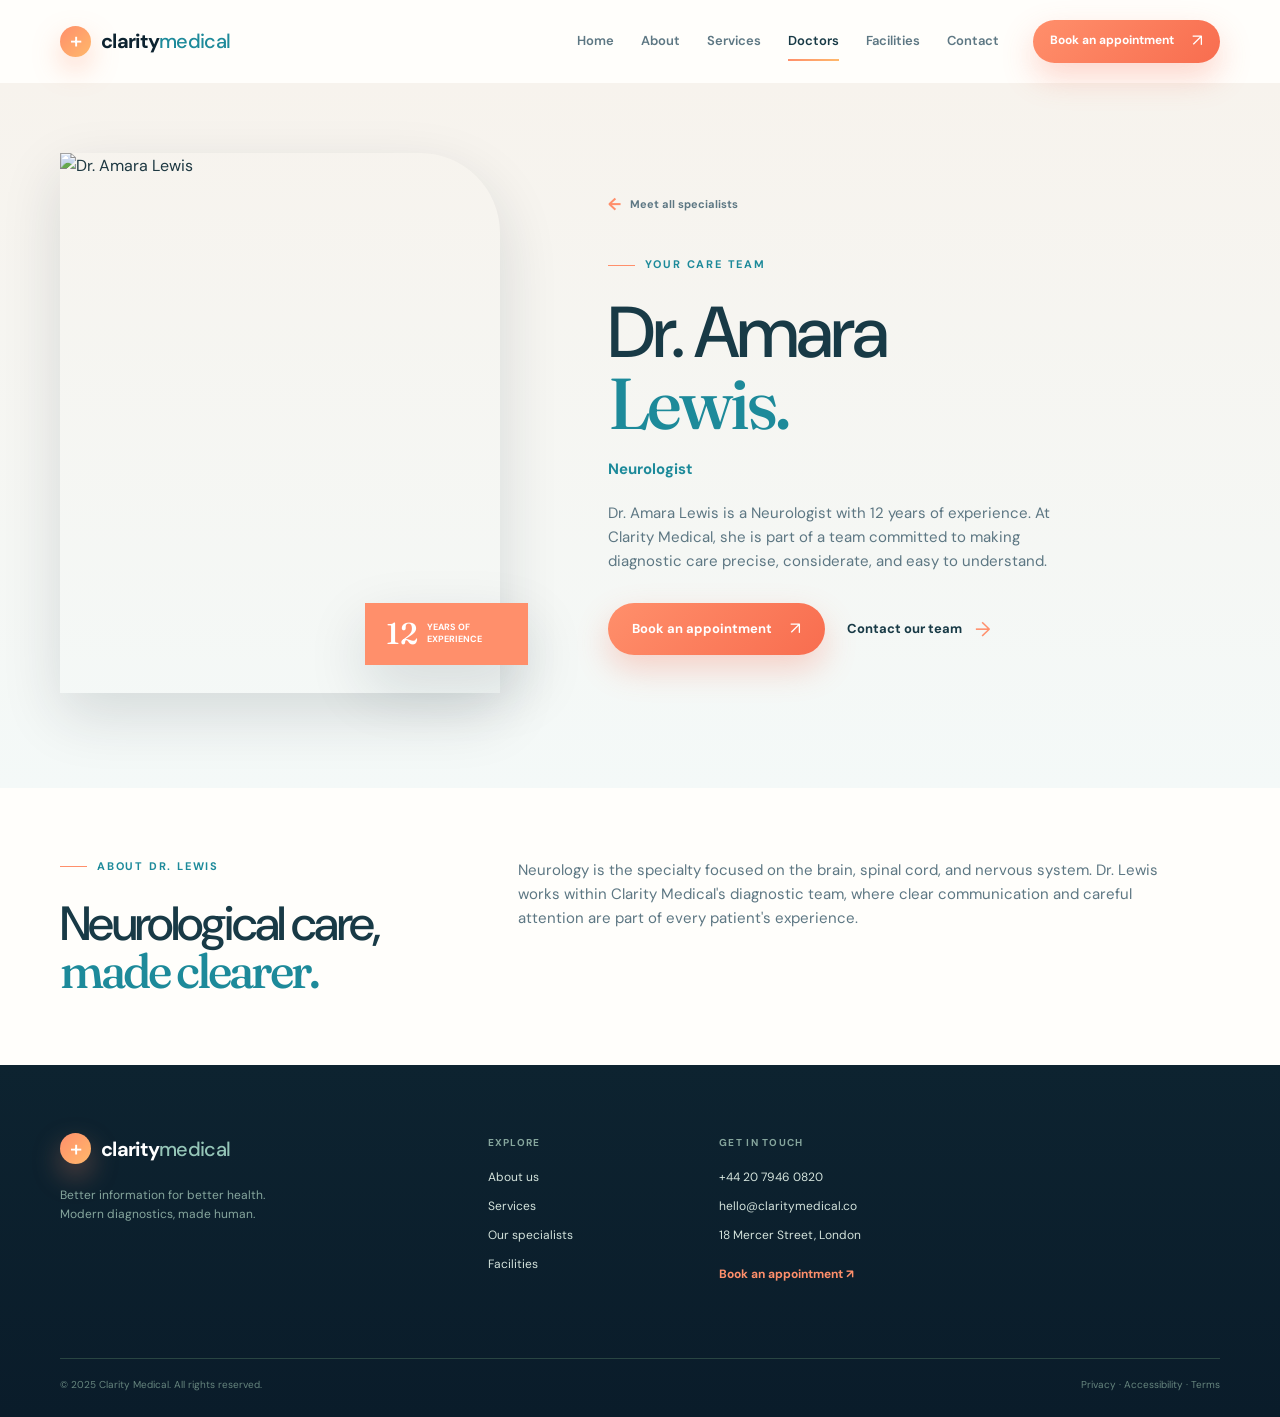
==== medical-website/doctor-amara-lewis.html @ 12d090be "doctors page" ====
<!DOCTYPE html>
<html lang="en">
<head>
  <meta charset="UTF-8" />
  <meta name="viewport" content="width=device-width, initial-scale=1.0" />
  <meta name="description" content="Meet Dr. Amara Lewis, Neurologist at Clarity Medical." />
  <title>Dr. Amara Lewis | Clarity Medical</title>
  <link rel="preconnect" href="https://fonts.googleapis.com" />
  <link rel="preconnect" href="https://fonts.gstatic.com" crossorigin />
  <link href="https://fonts.googleapis.com/css2?family=DM+Sans:wght@400;500;600;700&family=Fraunces:opsz,wght@9..144,500;9..144,600&display=swap" rel="stylesheet" />
  <link rel="stylesheet" href="style.css" />
</head>
<body class="doctor-profile-page">
  <header class="site-header" id="top">
    <div class="container nav-wrap">
      <a class="brand" href="index.html#home" aria-label="Clarity Medical home"><span class="brand-mark" aria-hidden="true">+</span><span>clarity<span>medical</span></span></a>
      <nav class="main-nav" id="main-nav" aria-label="Main navigation">
        <a class="nav-link" href="index.html#home">Home</a><a class="nav-link" href="index.html#about">About</a><a class="nav-link" href="index.html#services">Services</a><a class="nav-link active" href="index.html#doctors">Doctors</a><a class="nav-link" href="index.html#technology">Facilities</a><a class="nav-link" href="index.html#contact">Contact</a>
      </nav>
      <a class="button button-small nav-cta" href="index.html#appointment">Book an appointment <span aria-hidden="true">↗</span></a>
      <button class="menu-toggle" aria-label="Open navigation" aria-expanded="false" aria-controls="main-nav"><span></span><span></span></button>
    </div>
  </header>
  <main>
    <section class="doctor-profile-hero">
      <div class="container doctor-profile-grid">
        <div class="doctor-profile-photo"><img src="https://images.unsplash.com/photo-1594824476967-48c8b964273f?auto=format&fit=crop&w=900&q=85" alt="Dr. Amara Lewis" /><div class="doctor-profile-experience"><strong>12</strong><span>years of experience</span></div></div>
        <div class="doctor-profile-copy">
          <a class="back-link" href="index.html#doctors"><span aria-hidden="true">←</span> Meet all specialists</a>
          <p class="eyebrow"><span></span> Your care team</p>
          <h1>Dr. Amara<br /><em>Lewis.</em></h1>
          <p class="doctor-profile-role">Neurologist</p>
          <p>Dr. Amara Lewis is a Neurologist with 12 years of experience. At Clarity Medical, she is part of a team committed to making diagnostic care precise, considerate, and easy to understand.</p>
          <div class="doctor-profile-actions"><a class="button" href="index.html#appointment">Book an appointment <span>↗</span></a><a class="text-link" href="index.html#contact">Contact our team <span>→</span></a></div>
        </div>
      </div>
    </section>
    <section class="doctor-profile-intro">
      <div class="container doctor-profile-intro-inner"><div><p class="eyebrow"><span></span> About Dr. Lewis</p><h2>Neurological care,<br /><em>made clearer.</em></h2></div><p>Neurology is the specialty focused on the brain, spinal cord, and nervous system. Dr. Lewis works within Clarity Medical's diagnostic team, where clear communication and careful attention are part of every patient's experience.</p></div>
    </section>
  </main>
  <footer class="site-footer"><div class="container footer-grid"><div><a class="brand brand-footer" href="index.html#home"><span class="brand-mark">+</span><span>clarity<span>medical</span></span></a><p>Better information for better health.<br />Modern diagnostics, made human.</p></div><div><h4>Explore</h4><a href="index.html#about">About us</a><a href="index.html#services">Services</a><a href="index.html#doctors">Our specialists</a><a href="index.html#technology">Facilities</a></div><div><h4>Get in touch</h4><a href="tel:+442079460820">+44 20 7946 0820</a><a href="mailto:hello@claritymedical.co">hello@claritymedical.co</a><span>18 Mercer Street, London</span><a class="footer-cta" href="index.html#appointment">Book an appointment <span>↗</span></a></div></div><div class="container footer-bottom"><span>© 2025 Clarity Medical. All rights reserved.</span><span>Privacy · Accessibility · Terms</span></div></footer>
  <script src="service-details.js"></script>
</body>
</html>
---- medical-website/style.css ----
:root {
  --ink: #183a46;
  --ink-deep: #0d2330;
  --teal: #1d8a9a;
  --teal-dark: #0d697b;
  --teal-soft: #dff7f8;
  --mint: #dff7ef;
  --mint-pale: #f2fbf8;
  --coral: #ff8f6b;
  --coral-deep: #f86d4f;
  --sun: #ffb86b;
  --sand: #f7f3ed;
  --paper: #fffefb;
  --line: #d7e7e8;
  --muted: #5d7783;
  --white: #fff;
  --shadow: 0 22px 60px rgba(13, 35, 48, .14);
  --radius: 4px;
  --serif: "Fraunces", Georgia, serif;
  --sans: "DM Sans", Arial, sans-serif;
}

* { box-sizing: border-box; }
html { scroll-behavior: smooth; }
body { margin: 0; background: var(--paper); color: var(--ink); font-family: var(--sans); font-size: 16px; line-height: 1.6; }
img { display: block; max-width: 100%; }
a { color: inherit; text-decoration: none; }
button, input, select, textarea { color: inherit; font: inherit; }
button, a { -webkit-tap-highlight-color: transparent; }
.container { width: min(1160px, calc(100% - 48px)); margin: 0 auto; }
.section { padding: 128px 0; }

.site-header { position: sticky; top: 0; z-index: 20; background: rgba(255, 254, 251, .9); border-bottom: 1px solid transparent; backdrop-filter: blur(14px); transition: .3s ease; }
.site-header.scrolled { border-color: var(--line); box-shadow: 0 8px 30px rgba(13, 35, 48, .06); }
.nav-wrap { display: flex; align-items: center; height: 82px; gap: 34px; }
.brand { display: inline-flex; align-items: center; gap: 10px; color: var(--ink-deep); font-size: 20px; font-weight: 700; letter-spacing: -.7px; white-space: nowrap; }
.brand > span:last-child > span { color: var(--teal); font-weight: 500; }
.brand-mark { display: grid; width: 31px; height: 31px; place-items: center; border-radius: 50%; background: linear-gradient(135deg, var(--coral), var(--sun)); color: var(--white); font-size: 22px; line-height: 1; font-weight: 500; box-shadow: 0 12px 28px rgba(255, 143, 107, .35); }
.main-nav { display: flex; align-items: center; gap: 27px; margin-left: auto; }
.nav-link { position: relative; color: var(--muted); font-size: 13px; font-weight: 600; transition: color .2s ease; }
.nav-link::after { position: absolute; bottom: -10px; left: 0; width: 0; height: 2px; background: linear-gradient(90deg, var(--coral), var(--sun)); content: ""; transition: width .2s ease; }
.nav-link:hover, .nav-link.active { color: var(--ink); }
.nav-link.active::after { width: 100%; }
.button { display: inline-flex; align-items: center; justify-content: center; gap: 18px; min-height: 52px; padding: 0 24px; border: 0; border-radius: 999px; background: linear-gradient(135deg, var(--coral), var(--coral-deep)); color: var(--white); font-size: 13px; font-weight: 700; cursor: pointer; box-shadow: 0 14px 32px rgba(248, 109, 79, .28); transition: transform .2s ease, filter .2s ease, box-shadow .2s ease; }
.button:hover { filter: brightness(1.04); box-shadow: 0 18px 36px rgba(248, 109, 79, .35); transform: translateY(-2px); }
.button span { font-size: 17px; font-weight: 400; }
.button-small { min-height: 43px; padding: 0 17px; font-size: 12px; }
.menu-toggle { display: none; width: 38px; height: 38px; padding: 8px; border: 0; background: transparent; cursor: pointer; }
.menu-toggle span { display: block; width: 22px; height: 1.5px; margin: 5px 0; background: var(--ink); transition: .25s ease; }

.eyebrow { display: flex; align-items: center; gap: 10px; margin: 0 0 24px; color: var(--teal); font-size: 11px; font-weight: 700; letter-spacing: 1.8px; text-transform: uppercase; }
.eyebrow span { display: block; width: 27px; height: 1px; background: var(--coral); }
.eyebrow.light { color: #a8cdc1; }
h1, h2, h3, p { margin-top: 0; }
h1, h2 { font-weight: 500; letter-spacing: -2.7px; line-height: .98; }
h1 { margin-bottom: 25px; font-size: clamp(52px, 7vw, 84px); }
h2 { margin-bottom: 25px; font-size: clamp(42px, 5vw, 62px); }
h1 em, h2 em { color: var(--teal); font-family: var(--serif); font-style: normal; font-weight: 500; letter-spacing: -3px; }
.hero { overflow: hidden; padding: 76px 0 31px; background: linear-gradient(180deg, var(--sand) 0%, #f4f9f8 100%); }
.hero-grid { display: grid; grid-template-columns: .87fr 1.13fr; align-items: center; gap: 65px; min-height: 580px; }
.hero-text { max-width: 480px; margin-bottom: 33px; color: var(--muted); font-size: 17px; }
.hero-actions { display: flex; align-items: center; gap: 29px; }
.text-link { display: inline-flex; align-items: center; gap: 13px; color: var(--ink); font-size: 13px; font-weight: 700; }
.text-link span { color: var(--coral); font-size: 20px; font-weight: 400; transition: transform .2s ease; }
.text-link:hover span { transform: translateX(4px); }
.trust-row { display: flex; gap: 32px; margin-top: 62px; }
.trust-row div { display: flex; flex-direction: column; gap: 2px; border-left: 1px solid var(--line); padding-left: 13px; }
.trust-row strong { font-size: 18px; line-height: 1.1; }
.trust-row span { color: var(--muted); font-size: 11px; }
.hero-visual { position: relative; min-height: 530px; }
.hero-image { position: absolute; top: 0; right: 0; width: 88%; height: 500px; overflow: hidden; border-radius: 0 0 0 95px; box-shadow: var(--shadow); }
.hero-image::after { position: absolute; inset: 0; background: linear-gradient(135deg, rgba(20, 85, 78, .06), rgba(20, 85, 78, 0)); content: ""; }
.hero-image img { width: 100%; height: 100%; object-fit: cover; object-position: center; }
.hero-outline { position: absolute; bottom: 0; left: 0; width: 55%; height: 55%; border: 1px solid var(--coral); border-radius: 0 75px 0 0; opacity: .65; }
.floating-card { position: absolute; z-index: 2; display: flex; align-items: center; gap: 11px; min-width: 218px; padding: 14px 16px; border: 1px solid rgba(255,255,255,.6); border-radius: 3px; background: rgba(255,255,255,.92); box-shadow: 0 16px 32px rgba(20, 61, 58, .12); backdrop-filter: blur(12px); }
.floating-card strong, .floating-card small { display: block; }
.floating-card strong { font-size: 12px; }
.floating-card small { color: var(--muted); font-size: 10px; }
.care-card { right: -5px; bottom: 72px; }
.pulse-card { top: 48px; left: -30px; }
.status-dot { display: block; flex: 0 0 auto; width: 8px; height: 8px; border-radius: 50%; background: #58ac79; box-shadow: 0 0 0 4px #e6f4e9; }
.pulse-icon { display: grid; width: 28px; height: 28px; place-items: center; border-radius: 50%; background: var(--mint); color: var(--teal); font-size: 20px; }
.hero-bottom { display: flex; align-items: center; justify-content: space-between; padding-top: 31px; border-top: 1px solid var(--line); color: var(--muted); font-size: 11px; }
.trust-logos { display: flex; align-items: center; gap: 30px; color: #9aaca6; font-size: 15px; letter-spacing: -.5px; }
.trust-logos b { font-weight: 600; }

.about-section { background: var(--paper); }
.about-grid { display: grid; grid-template-columns: 1fr 1fr; align-items: center; gap: 105px; }
.about-media { position: relative; width: 100%; max-width: 500px; }
.about-media img { width: 100%; height: 520px; object-fit: cover; border-radius: 0 75px 0 0; filter: saturate(.8); }
.experience-stamp { position: absolute; right: -35px; bottom: 30px; display: flex; align-items: center; gap: 12px; width: 142px; height: 142px; padding: 19px; border-radius: 50%; background: var(--coral); color: var(--white); transform: rotate(-10deg); }
.experience-stamp strong { font-size: 48px; font-weight: 500; letter-spacing: -4px; line-height: .8; }
.experience-stamp span { font-size: 10px; font-weight: 700; line-height: 1.15; text-transform: uppercase; }
.about-copy > p:not(.eyebrow) { max-width: 485px; color: var(--muted); font-size: 15px; }
.about-copy .text-link { margin-top: 15px; }
.stats-grid { display: grid; grid-template-columns: repeat(4, 1fr); gap: 20px; margin-top: 115px; padding-top: 31px; border-top: 1px solid var(--line); }
.stat { display: flex; flex-direction: column; gap: 4px; border-left: 1px solid var(--line); padding-left: 20px; }
.stat strong { color: var(--teal); font-family: var(--serif); font-size: 43px; font-weight: 500; letter-spacing: -2px; line-height: 1; }
.stat span { color: var(--muted); font-size: 12px; }
.about-marquee { overflow: hidden; margin-top: 88px; border-block: 1px solid var(--line); background: var(--mint-pale); }
.about-marquee-track { display: flex; width: max-content; animation: about-marquee-scroll 32s linear infinite; }
.about-marquee:hover .about-marquee-track { animation-play-state: paused; }
.about-marquee-group { display: flex; flex: 0 0 auto; align-items: center; gap: clamp(24px, 4vw, 58px); padding: 19px clamp(24px, 4vw, 58px); color: var(--ink); font-size: 12px; font-weight: 700; letter-spacing: 1.3px; text-transform: uppercase; white-space: nowrap; }
.about-marquee-star { color: var(--coral); font-size: 17px; }
@keyframes about-marquee-scroll { to { transform: translateX(-50%); } }

.services-section { background: linear-gradient(180deg, var(--mint-pale) 0%, #edf9f5 100%); }
.section-heading { display: flex; justify-content: space-between; align-items: end; gap: 50px; margin-bottom: 60px; }
.section-heading h2 { margin-bottom: 0; }
.heading-note { max-width: 265px; margin: 0 0 5px; color: var(--muted); font-size: 13px; }
.service-grid { display: grid; grid-template-columns: repeat(4, 1fr); gap: 14px; }
.service-card { position: relative; min-height: 285px; padding: 27px 24px; overflow: hidden; border: 1px solid var(--line); background: rgba(255,255,255,.9); transition: .25s ease; }
.service-card:hover { border-color: var(--teal); box-shadow: 0 15px 30px rgba(13, 35, 48, .08); transform: translateY(-6px); }
.service-card.service-feature { background: linear-gradient(135deg, var(--teal) 0%, var(--teal-dark) 100%); color: var(--white); }
.service-card.service-feature p, .service-card.service-feature .card-link { color: #d8f1ed; }
.service-icon { display: grid; width: 43px; height: 43px; place-items: center; margin-bottom: 32px; border-radius: 50%; background: linear-gradient(135deg, var(--teal-soft), var(--mint)); color: var(--teal); font-size: 25px; }
.service-feature .service-icon { background: rgba(255,255,255,.13); color: var(--white); }
.service-card h3 { margin-bottom: 9px; font-size: 18px; letter-spacing: -.4px; }
.service-card p { max-width: 215px; min-height: 72px; margin-bottom: 23px; color: var(--muted); font-size: 12px; line-height: 1.65; }
.card-link { display: inline-flex; align-items: center; gap: 8px; color: var(--ink); font-size: 11px; font-weight: 700; }
.card-link span { color: var(--coral); font-size: 16px; }
.service-number { position: absolute; right: 20px; bottom: 20px; color: rgba(29, 138, 154, .2); font-size: 11px; }
.service-feature .service-number { color: rgba(255,255,255,.27); }

.why-section, .appointment-section, .contact-section { background: var(--ink-deep); color: var(--white); }
.why-grid { display: grid; grid-template-columns: .85fr 1.15fr; gap: 120px; }
.why-intro h2, .appointment-copy h2, .contact-copy h2 { color: var(--white); }
.why-intro h2 em, .appointment-copy h2 em, .contact-copy h2 em { color: #92c7b8; }
.why-intro > p:not(.eyebrow), .appointment-copy > p:not(.eyebrow) { max-width: 355px; color: #9db9b2; font-size: 14px; }
.button-light { margin-top: 24px; background: var(--white); color: var(--ink); box-shadow: none; }
.button-light:hover { background: var(--mint); }
.why-list { border-top: 1px solid rgba(255,255,255,.16); }
.why-item { display: grid; grid-template-columns: 42px 1fr 25px; gap: 18px; align-items: start; padding: 24px 0; border-bottom: 1px solid rgba(255,255,255,.16); }
.why-icon { display: grid; width: 33px; height: 33px; place-items: center; border: 1px solid rgba(255,255,255,.28); border-radius: 50%; color: var(--coral); font-size: 16px; }
.why-item h3 { margin: 0 0 3px; font-size: 16px; }
.why-item p { max-width: 410px; margin: 0; color: #8faea6; font-size: 12px; }
.why-item > b { color: #71938b; font-size: 11px; font-weight: 500; }

.technology-section { background: var(--sand); }
.tech-layout { display: grid; grid-template-columns: 1.1fr .9fr; align-items: center; gap: 95px; }
.tech-visual { position: relative; }
.tech-visual img { width: 100%; height: 470px; object-fit: cover; border-radius: 0 75px 0 0; filter: saturate(.7); }
.tech-label { position: absolute; right: -29px; bottom: 28px; display: flex; align-items: center; gap: 11px; padding: 14px 17px; background: var(--paper); box-shadow: var(--shadow); }
.tech-label strong, .tech-label small { display: block; }
.tech-label strong { font-size: 12px; }
.tech-label small { color: var(--muted); font-size: 10px; }
.tech-points { border-top: 1px solid var(--line); }
.tech-point { display: grid; grid-template-columns: 37px 1fr; gap: 18px; padding: 24px 0; border-bottom: 1px solid var(--line); }
.tech-point > span { color: var(--coral); font-size: 11px; }
.tech-point h3 { margin: 0 0 5px; font-size: 17px; }
.tech-point p { max-width: 350px; margin: 0; color: var(--muted); font-size: 12px; }
.tech-points .text-link { margin-top: 28px; }

.doctors-section { background: var(--paper); }
.doctor-grid { display: grid; grid-template-columns: repeat(4, 1fr); gap: 15px; }
.doctor-card { border: 1px solid var(--line); background: var(--white); transition: transform .25s ease, box-shadow .25s ease; }
.doctor-card:hover { box-shadow: var(--shadow); transform: translateY(-5px); }
.doctor-card > img { width: 100%; height: 255px; object-fit: cover; object-position: top; filter: saturate(.78); }
.doctor-card > div { padding: 19px; }
.doctor-card h3 { margin-bottom: 2px; font-size: 16px; }
.doctor-card p { margin-bottom: 5px; color: var(--teal); font-size: 11px; font-weight: 700; }
.doctor-card div > span { color: var(--muted); font-size: 11px; }
.doctor-card a { display: flex; justify-content: space-between; margin-top: 18px; padding-top: 13px; border-top: 1px solid var(--line); font-size: 11px; font-weight: 700; }
.doctor-card a span { color: var(--coral); font-size: 16px; }

.doctor-profile-hero { overflow: hidden; padding: 70px 0 95px; background: linear-gradient(180deg, var(--sand), #f4f9f8); }
.doctor-profile-grid { display: grid; grid-template-columns: .85fr 1.15fr; align-items: center; gap: 95px; }
.doctor-profile-photo { position: relative; max-width: 440px; }
.doctor-profile-photo img { width: 100%; height: 540px; object-fit: cover; object-position: top; border-radius: 0 80px 0 0; filter: saturate(.78); box-shadow: var(--shadow); }
.doctor-profile-experience { position: absolute; right: -28px; bottom: 28px; display: flex; align-items: center; gap: 9px; padding: 16px 21px; background: var(--coral); color: var(--white); box-shadow: var(--shadow); }
.doctor-profile-experience strong { font-family: var(--serif); font-size: 30px; font-weight: 500; line-height: 1; }
.doctor-profile-experience span { max-width: 80px; font-size: 9px; font-weight: 700; line-height: 1.3; text-transform: uppercase; }
.doctor-profile-copy .back-link { margin-bottom: 38px; }
.doctor-profile-copy h1 { margin-bottom: 16px; font-size: clamp(48px, 6vw, 72px); }
.doctor-profile-role { margin-bottom: 20px; color: var(--teal); font-size: 15px; font-weight: 700; }
.doctor-profile-copy > p:not(.eyebrow):not(.doctor-profile-role) { max-width: 480px; color: var(--muted); font-size: 15px; }
.doctor-profile-actions { display: flex; align-items: center; flex-wrap: wrap; gap: 22px; margin-top: 30px; }
.doctor-profile-intro { padding: 70px 0; background: var(--paper); }
.doctor-profile-intro-inner { display: grid; grid-template-columns: .7fr 1.3fr; gap: 80px; align-items: start; }
.doctor-profile-intro h2 { margin-bottom: 0; font-size: clamp(34px, 4vw, 48px); }
.doctor-profile-intro p:last-child { max-width: 650px; margin-bottom: 0; color: var(--muted); font-size: 15px; }

.appointment-section { padding: 125px 0; background: linear-gradient(135deg, var(--teal-dark) 0%, var(--ink-deep) 100%); }
.appointment-grid { display: grid; grid-template-columns: .72fr 1.28fr; gap: 95px; align-items: start; }
.appointment-copy > p:not(.eyebrow) { margin-bottom: 42px; }
.appointment-detail { display: flex; gap: 17px; margin-top: 19px; }
.appointment-detail > span { color: var(--coral); font-size: 11px; }
.appointment-detail p { margin: 0; }
.appointment-detail strong, .appointment-detail small { display: block; }
.appointment-detail strong { color: var(--white); font-size: 13px; }
.appointment-detail small { color: #8fbbb0; font-size: 11px; }
.appointment-form { padding: 36px 38px 40px; background: var(--paper); color: var(--ink); }
.form-heading { display: flex; align-items: baseline; justify-content: space-between; gap: 20px; margin-bottom: 27px; }
.form-heading h3 { margin: 0; font-size: 23px; letter-spacing: -1px; }
.form-heading span { color: var(--muted); font-size: 10px; }
.form-grid { display: grid; grid-template-columns: 1fr 1fr; gap: 19px 14px; }
.form-grid label { color: var(--muted); font-size: 11px; font-weight: 700; }
.form-grid input, .form-grid select, .form-grid textarea { display: block; width: 100%; margin-top: 7px; padding: 10px 0; border: 0; border-bottom: 1px solid var(--line); outline: 0; background: transparent; color: var(--ink); font-size: 13px; font-weight: 400; resize: vertical; transition: border-color .2s ease; }
.form-grid input:focus, .form-grid select:focus, .form-grid textarea:focus { border-color: var(--teal); }
.form-grid input::placeholder, .form-grid textarea::placeholder { color: #aabbb4; }
.form-grid select:invalid { color: #aabbb4; }
.full-label { grid-column: 1 / -1; }
.appointment-form .button { margin-top: 27px; }
.form-message { min-height: 20px; margin: 14px 0 0; color: var(--teal); font-size: 12px; }
.form-message.error { color: #c35f4e; }

.testimonials-section { background: var(--mint-pale); }
.carousel-controls { display: flex; gap: 8px; }
.carousel-button { display: grid; width: 39px; height: 39px; place-items: center; border: 1px solid var(--line); border-radius: 50%; background: transparent; color: var(--ink); cursor: pointer; transition: .2s ease; }
.carousel-button:hover { border-color: var(--teal); background: var(--teal); color: var(--white); }
.testimonial-track { position: relative; min-height: 295px; }
.testimonial { position: absolute; inset: 0; display: grid; grid-template-columns: 100px 1fr; gap: 60px; padding: 49px 7%; border: 1px solid var(--line); background: var(--paper); opacity: 0; pointer-events: none; transform: translateX(15px); transition: opacity .45s ease, transform .45s ease; }
.testimonial.active { opacity: 1; pointer-events: auto; transform: translateX(0); }
.quote-mark { color: var(--coral); font-family: Georgia, serif; font-size: 110px; line-height: .6; }
.stars { color: var(--coral); font-size: 13px; letter-spacing: 3px; }
.testimonial blockquote { max-width: 680px; margin: 19px 0 25px; color: var(--ink); font-family: var(--serif); font-size: clamp(20px, 2.2vw, 28px); line-height: 1.3; }
.patient { display: flex; align-items: center; gap: 11px; }
.patient img { width: 35px; height: 35px; border-radius: 50%; object-fit: cover; }
.patient strong, .patient span { display: block; }
.patient strong { font-size: 11px; }
.patient span { color: var(--muted); font-size: 10px; }

.faq-section { background: var(--paper); }
.faq-grid { display: grid; grid-template-columns: .75fr 1.25fr; gap: 125px; }
.faq-intro > p:not(.eyebrow) { max-width: 245px; color: var(--muted); font-size: 13px; }
.faq-intro .text-link { margin-top: 20px; }
.faq-list { border-top: 1px solid var(--line); }
details { border-bottom: 1px solid var(--line); }
summary { display: flex; align-items: center; justify-content: space-between; gap: 20px; padding: 21px 0; cursor: pointer; list-style: none; font-size: 14px; font-weight: 700; }
summary::-webkit-details-marker { display: none; }
summary span { color: var(--coral); font-size: 23px; font-weight: 400; transition: transform .2s ease; }
details[open] summary span { transform: rotate(45deg); }
details p { max-width: 680px; margin: -7px 30px 22px 0; color: var(--muted); font-size: 12px; }

.contact-section { padding: 120px 0 125px; background: linear-gradient(180deg, var(--ink) 0%, var(--ink-deep) 100%); }
.contact-grid { display: grid; grid-template-columns: .8fr 1.2fr; gap: 110px; align-items: center; }
.contact-copy > h2 { margin-bottom: 40px; }
.contact-intro { max-width: 370px; margin: -16px 0 34px; color: #aac4bd; font-size: 14px; }
.contact-list > div { display: flex; gap: 15px; margin-top: 20px; }
.contact-icon { color: var(--coral); font-size: 22px; line-height: 1.1; }
.contact-list p { margin: 0; color: #aac4bd; font-size: 12px; line-height: 1.65; }
.contact-list strong { color: var(--white); font-size: 12px; }
.contact-list a { color: #aac4bd; border-bottom: 1px solid rgba(255,255,255,.2); }
.map-frame { position: relative; height: 345px; overflow: hidden; border: 1px solid rgba(255,255,255,.2); background: #dce9e5; box-shadow: 0 22px 50px rgba(0,0,0,.2); }
.map-frame iframe { display: block; width: 100%; height: 100%; border: 0; }
.map-directions { position: absolute; right: 14px; bottom: 14px; display: inline-flex; align-items: center; gap: 14px; padding: 11px 15px; background: var(--paper); color: var(--ink); font-size: 11px; font-weight: 700; box-shadow: 0 5px 18px rgba(13,35,48,.18); }
.map-directions span { color: var(--coral-deep); font-size: 15px; }
.contact-side { display: grid; gap: 18px; }
.contact-form { padding: 27px 30px 25px; border-top: 3px solid var(--coral); background: var(--paper); color: var(--ink); }
.contact-form-title { display: flex; align-items: baseline; justify-content: space-between; gap: 15px; margin-bottom: 17px; }
.contact-form-title h3 { margin: 0; font-size: 18px; letter-spacing: -.5px; }
.contact-form-title span { color: var(--muted); font-size: 9px; }
.contact-form-fields { display: grid; grid-template-columns: 1fr 1fr; gap: 14px; }
.contact-form label { color: var(--muted); font-size: 10px; font-weight: 700; }
.contact-form input, .contact-form textarea { display: block; width: 100%; margin-top: 4px; padding: 7px 0; border: 0; border-bottom: 1px solid var(--line); outline: 0; background: transparent; font-size: 12px; resize: vertical; }
.contact-form input:focus, .contact-form textarea:focus { border-color: var(--teal); }
.contact-form .button { min-height: 43px; margin-top: 18px; padding: 0 18px; font-size: 11px; }

.site-footer { padding: 68px 0 24px; background: linear-gradient(180deg, var(--ink-deep) 0%, #0a1c2a 100%); color: var(--white); }
.footer-grid { display: grid; grid-template-columns: 1.5fr .7fr .8fr 1fr; gap: 60px; padding-bottom: 64px; }
.brand-footer { color: var(--white); }
.brand-footer > span:last-child > span { color: #95c6b8; }
.footer-grid > div > p { margin: 21px 0 25px; color: #86a69d; font-size: 12px; }
.socials { display: flex; gap: 8px; }
.socials a { display: grid; width: 29px; height: 29px; place-items: center; border: 1px solid #45635e; border-radius: 50%; color: #a8c5bc; font-size: 10px; font-weight: 700; }
.footer-grid h4 { margin: 2px 0 17px; color: #86a69d; font-size: 10px; letter-spacing: 1.3px; text-transform: uppercase; }
.footer-grid > div:not(:first-child) > a, .footer-grid > div:last-child > span { display: block; margin-bottom: 10px; color: #d4e3dc; font-size: 12px; }
.footer-cta { margin-top: 20px !important; color: var(--coral) !important; font-weight: 700; }
.footer-bottom { display: flex; justify-content: space-between; padding-top: 18px; border-top: 1px solid #294542; color: #66857e; font-size: 10px; }
.back-to-top { position: fixed; right: 22px; bottom: 22px; z-index: 10; display: grid; width: 42px; height: 42px; place-items: center; border: 0; border-radius: 50%; background: var(--coral); color: var(--white); font-size: 18px; cursor: pointer; box-shadow: var(--shadow); opacity: 0; pointer-events: none; transform: translateY(15px); transition: .25s ease; }
.back-to-top.visible { opacity: 1; pointer-events: auto; transform: translateY(0); }

.reveal { opacity: 0; transform: translateY(22px); transition: opacity .65s ease, transform .65s ease; }
.reveal.is-visible { opacity: 1; transform: translateY(0); }
.reveal-delay { transition-delay: .12s; }

/* Service detail page */
.service-hero { overflow: hidden; padding: 70px 0 92px; background: var(--sand); }
.service-hero-inner { display: grid; grid-template-columns: .9fr 1.1fr; align-items: center; gap: 75px; }
.back-link { display: inline-flex; align-items: center; gap: 9px; margin-bottom: 62px; color: var(--muted); font-size: 11px; font-weight: 700; }
.back-link span { color: var(--coral); font-size: 17px; }
.service-hero-copy > p:not(.eyebrow) { max-width: 470px; color: var(--muted); font-size: 16px; }
.service-hero-actions { display: flex; align-items: center; gap: 28px; margin-top: 32px; }
.service-hero-art { position: relative; min-height: 520px; }
.service-hero-art img { width: 92%; height: 500px; margin-left: auto; object-fit: cover; border-radius: 0 0 0 100px; filter: saturate(.72); box-shadow: var(--shadow); }
.service-badge { position: absolute; bottom: 26px; left: 0; padding: 17px 20px; background: var(--teal); color: var(--white); box-shadow: var(--shadow); }
.service-badge strong, .service-badge span { display: block; }
.service-badge strong { margin-bottom: 4px; font-size: 13px; }
.service-badge span { color: #b7d8ce; font-size: 10px; line-height: 1.4; }
.service-overview { background: var(--paper); }
.service-overview-grid { display: grid; grid-template-columns: .75fr 1.25fr; gap: 110px; }
.service-lead { max-width: 580px; margin: 0 0 33px; color: var(--muted); font-size: 16px; }
.scan-compare { display: grid; grid-template-columns: 1fr 1fr; gap: 14px; }
.scan-compare > div { padding: 24px; border: 1px solid var(--line); background: var(--mint-pale); }
.compare-icon { display: grid; width: 38px; height: 38px; place-items: center; margin-bottom: 18px; border-radius: 50%; background: var(--mint); color: var(--teal); font-size: 22px; }
.scan-compare h3 { margin-bottom: 5px; font-size: 18px; }
.scan-compare p { min-height: 45px; margin: 0 0 18px; color: var(--muted); font-size: 12px; }
.scan-compare a { color: var(--teal); font-size: 11px; font-weight: 700; }
.scan-compare a span { color: var(--coral); font-size: 16px; }
.service-detail-section { padding: 125px 0; }
.mri-detail { background: var(--teal-dark); color: var(--white); }
.ct-detail { background: var(--sand); color: var(--ink); }
.detail-grid { display: grid; grid-template-columns: 1fr 1fr; align-items: center; gap: 105px; }
.detail-image { position: relative; }
.detail-image img { width: 100%; height: 470px; object-fit: cover; border-radius: 0 75px 0 0; filter: saturate(.7); }
.detail-index { position: absolute; right: 19px; bottom: 18px; padding: 7px 10px; background: rgba(13,41,40,.8); color: var(--white); font-size: 10px; }
.detail-copy > p:not(.eyebrow) { max-width: 490px; color: #a5c6bd; font-size: 14px; }
.ct-detail .detail-copy > p:not(.eyebrow) { color: var(--muted); }
.detail-copy h2 { color: var(--white); }
.ct-detail .detail-copy h2 { color: var(--ink); }
.detail-copy h2 em { color: #91c8b8; }
.ct-detail .detail-copy h2 em { color: var(--teal); }
.detail-facts { display: flex; gap: 28px; margin: 34px 0; padding: 20px 0; border-top: 1px solid rgba(255,255,255,.2); border-bottom: 1px solid rgba(255,255,255,.2); }
.ct-detail .detail-facts { border-color: var(--line); }
.detail-facts strong, .detail-facts span { display: block; }
.detail-facts strong { color: var(--coral); font-family: var(--serif); font-size: 23px; font-weight: 500; line-height: 1.2; }
.detail-facts span { color: #9fc3b9; font-size: 10px; }
.ct-detail .detail-facts span { color: var(--muted); }
.detail-info-grid { display: grid; grid-template-columns: 1.1fr .9fr .9fr; gap: 42px; margin-top: 95px; padding-top: 30px; border-top: 1px solid rgba(255,255,255,.18); }
.ct-detail .detail-info-grid { border-color: var(--line); }
.detail-info-grid h3 { margin-bottom: 13px; font-size: 15px; }
.detail-info-grid p, .detail-info-grid li { color: #a5c6bd; font-size: 12px; }
.ct-detail .detail-info-grid p, .ct-detail .detail-info-grid li { color: var(--muted); }
.detail-info-grid p { max-width: 270px; }
.detail-info-grid ul { margin: 0; padding-left: 17px; }
.detail-info-grid li { margin-bottom: 7px; }
.service-faq { background: var(--mint-pale); }
.service-faq-grid { display: grid; grid-template-columns: .8fr 1.2fr; gap: 110px; }
.service-faq-grid > div:first-child > p:not(.eyebrow) { max-width: 280px; color: var(--muted); font-size: 13px; }
.service-cta { padding: 90px 0; background: var(--teal); color: var(--white); }
.service-cta-inner { display: grid; grid-template-columns: 1fr 1fr; align-items: center; gap: 80px; }
.service-cta h2 { margin-bottom: 0; color: var(--white); }
.service-cta h2 em { color: #a5d4c5; }
.service-cta-inner > div:last-child > p { max-width: 360px; color: #c3dfd5; font-size: 14px; }
.service-cta .button { margin-top: 12px; }

@media (max-width: 980px) {
  .container { width: min(100% - 36px, 720px); }
  .main-nav { gap: 15px; }
  .nav-cta { display: none; }
  .hero-grid, .about-grid, .tech-layout, .appointment-grid, .contact-grid { gap: 55px; }
  .hero-grid { grid-template-columns: 1fr 1fr; }
  .hero-image { width: 94%; height: 430px; }
  .hero-visual { min-height: 465px; }
  .pulse-card { left: -15px; }
  .service-grid { grid-template-columns: repeat(2, 1fr); }
  .why-grid { gap: 60px; }
  .doctor-grid { grid-template-columns: repeat(2, 1fr); }
  .faq-grid { gap: 60px; }
  .footer-grid { gap: 30px; }
  .service-hero-inner, .detail-grid { gap: 55px; }
  .service-overview-grid, .service-faq-grid { gap: 60px; }
  .doctor-profile-grid { gap: 60px; }
  .doctor-profile-intro-inner { gap: 45px; }
}

@media (max-width: 700px) {
  .container { width: min(100% - 30px, 530px); }
  .section { padding: 83px 0; }
  .site-header { background: rgba(251,252,250,.98); }
  .nav-wrap { height: 68px; }
  .menu-toggle { display: block; margin-left: auto; }
  .main-nav { position: absolute; top: 68px; right: 0; left: 0; display: flex; flex-direction: column; align-items: stretch; gap: 0; padding: 9px 15px 16px; border-bottom: 1px solid var(--line); background: var(--paper); box-shadow: 0 15px 25px rgba(20,61,58,.06); opacity: 0; pointer-events: none; transform: translateY(-10px); transition: .25s ease; }
  .main-nav.open { opacity: 1; pointer-events: auto; transform: translateY(0); }
  .nav-link { padding: 12px 0; border-bottom: 1px solid var(--line); }
  .nav-link::after { display: none; }
  .menu-toggle[aria-expanded="true"] span:first-child { transform: translateY(3px) rotate(45deg); }
  .menu-toggle[aria-expanded="true"] span:last-child { transform: translateY(-3px) rotate(-45deg); }
  h1 { font-size: clamp(48px, 14vw, 68px); }
  h2 { font-size: clamp(40px, 12vw, 54px); }
  .hero { padding-top: 58px; }
  .hero-grid, .about-grid, .tech-layout, .appointment-grid, .contact-grid, .why-grid, .faq-grid { grid-template-columns: 1fr; }
  .hero-grid { gap: 45px; }
  .hero-visual { min-height: 390px; order: -1; }
  .hero-image { left: 5%; right: auto; width: 90%; height: 365px; border-radius: 0 65px 0 0; }
  .hero-outline { width: 64%; height: 45%; }
  .care-card { right: 0; bottom: 22px; }
  .pulse-card { top: 22px; left: 0; }
  .trust-row { gap: 15px; margin-top: 45px; }
  .trust-row div { padding-left: 9px; }
  .trust-row strong { font-size: 15px; }
  .trust-row span { font-size: 10px; }
  .hero-bottom { display: block; padding-top: 22px; }
  .trust-logos { justify-content: space-between; margin-top: 18px; gap: 10px; font-size: 12px; }
  .about-grid { gap: 55px; }
  .about-media img { height: 400px; }
  .experience-stamp { right: -5px; width: 118px; height: 118px; }
  .experience-stamp strong { font-size: 39px; }
  .stats-grid { grid-template-columns: 1fr 1fr; gap: 23px 12px; margin-top: 75px; }
  .stat { padding-left: 12px; }
  .stat strong { font-size: 35px; }
  .about-marquee { margin-top: 65px; }
  .section-heading { display: block; margin-bottom: 43px; }
  .heading-note { margin-top: 20px; }
  .service-grid, .doctor-grid { grid-template-columns: 1fr; }
  .service-card { min-height: 250px; }
  .service-card p { min-height: auto; }
  .why-grid, .faq-grid { gap: 55px; }
  .why-item { grid-template-columns: 35px 1fr 22px; gap: 12px; }
  .tech-visual img { height: 350px; }
  .tech-label { right: -5px; }
  .doctor-card { display: grid; grid-template-columns: 38% 62%; }
  .doctor-card > img { height: 100%; min-height: 220px; }
  .appointment-section { padding: 83px 0; }
  .appointment-form { padding: 25px 20px 29px; }
  .form-heading { display: block; }
  .form-heading span { display: block; margin-top: 5px; }
  .form-grid { grid-template-columns: 1fr; gap: 17px; }
  .testimonial { grid-template-columns: 1fr; gap: 8px; min-height: 390px; padding: 28px 22px; }
  .quote-mark { font-size: 75px; }
  .testimonial-track { min-height: 390px; }
  .carousel-controls { margin-top: 25px; }
  .contact-grid { gap: 50px; }
  .map-frame { height: 300px; }
  .contact-form-fields { grid-template-columns: 1fr; }
  .contact-form-title { display: block; }
  .contact-form-title span { display: block; margin-top: 4px; }
  .footer-grid { grid-template-columns: 1fr 1fr; gap: 38px 20px; }
  .footer-grid > div:first-child { grid-column: 1 / -1; }
  .footer-bottom { display: block; line-height: 2; }
  .footer-bottom span { display: block; }
  .service-hero { padding-top: 45px; }
  .service-hero-inner, .service-overview-grid, .detail-grid, .service-faq-grid, .service-cta-inner { grid-template-columns: 1fr; }
  .doctor-profile-grid, .doctor-profile-intro-inner { grid-template-columns: 1fr; }
  .back-link { margin-bottom: 42px; }
  .service-hero-art { min-height: 380px; order: -1; }
  .service-hero-art img { width: 90%; height: 350px; }
  .doctor-profile-hero { padding: 45px 0 70px; }
  .doctor-profile-grid { gap: 45px; }
  .doctor-profile-photo { width: calc(100% - 15px); }
  .doctor-profile-photo img { height: 420px; }
  .doctor-profile-experience { right: -15px; }
  .doctor-profile-copy .back-link { margin-bottom: 35px; }
  .doctor-profile-intro { padding: 60px 0; }
  .doctor-profile-intro-inner { gap: 25px; }
  .service-badge { bottom: 5px; }
  .scan-compare { grid-template-columns: 1fr; }
  .service-detail-section { padding: 83px 0; }
  .detail-image img { height: 350px; }
  .detail-info-grid { grid-template-columns: 1fr; gap: 23px; margin-top: 60px; }
  .detail-info-grid p { max-width: none; }
  .service-cta-inner { gap: 30px; }
}

@media (prefers-reduced-motion: reduce) {
  *, *::before, *::after { scroll-behavior: auto !important; animation-duration: .01ms !important; transition-duration: .01ms !important; }
  .about-marquee-track { width: 100%; animation: none; }
  .about-marquee-group { justify-content: center; width: 100%; flex-wrap: wrap; white-space: normal; }
  .about-marquee-group[aria-hidden="true"] { display: none; }
}
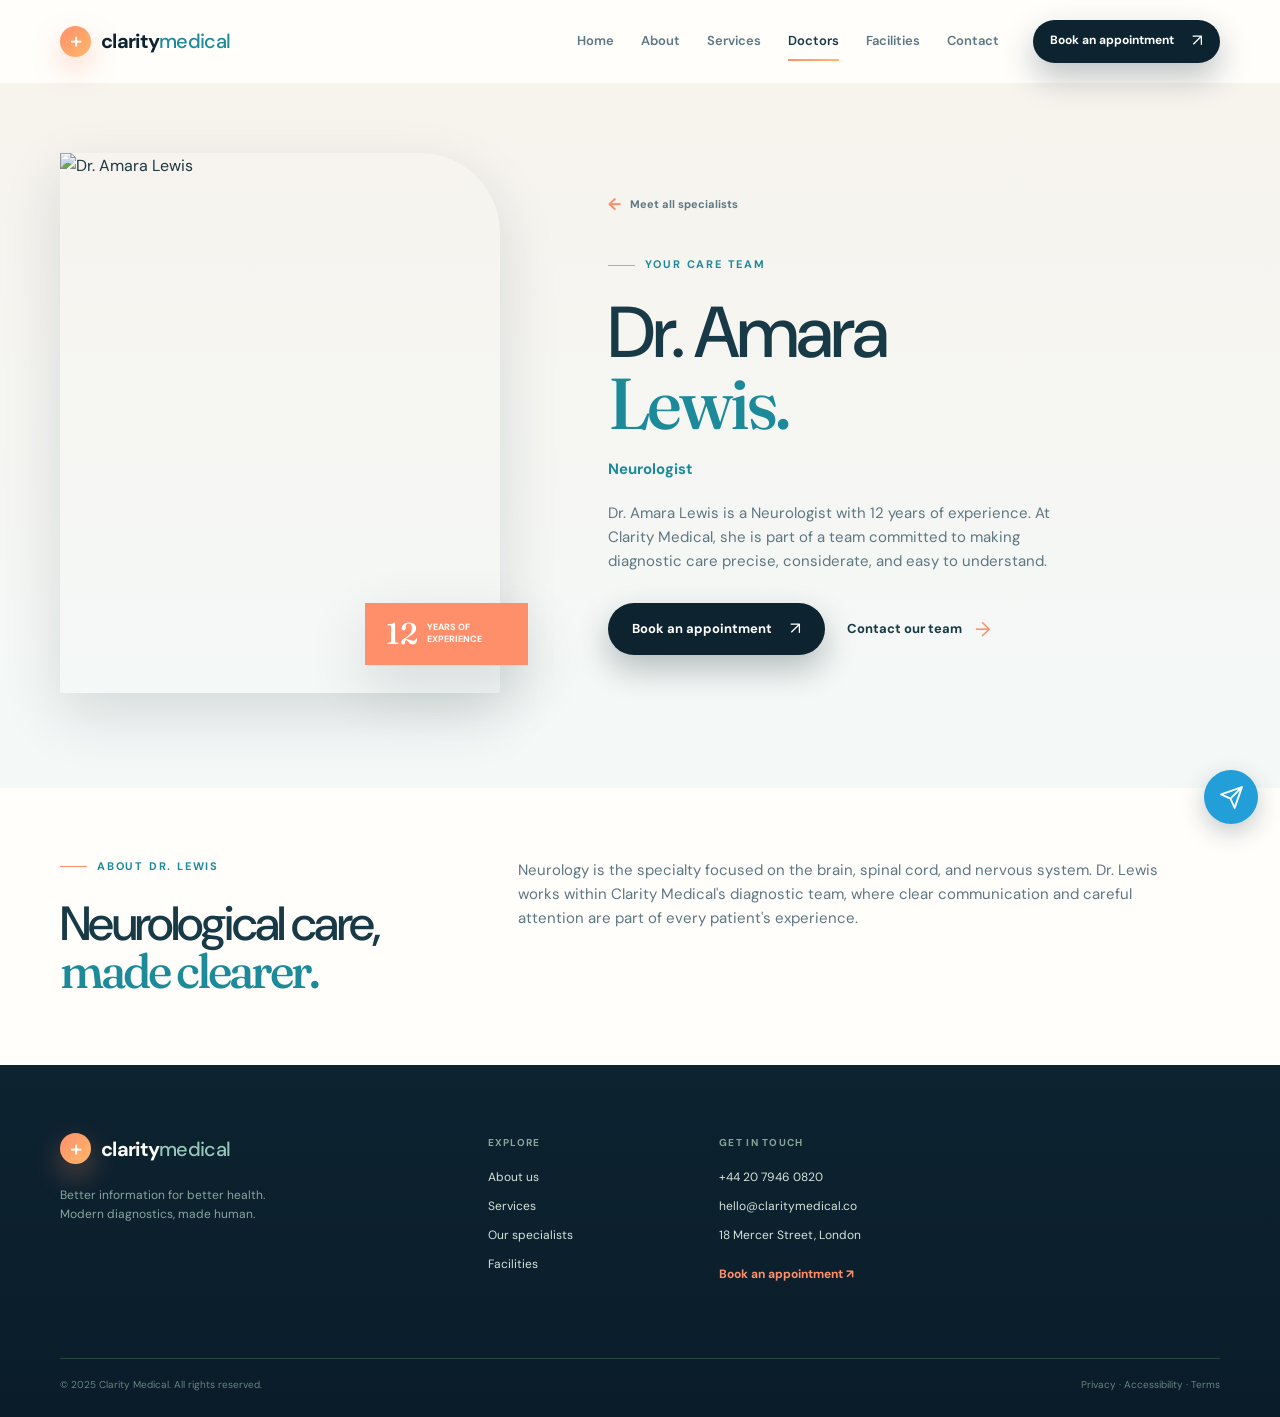
==== commit 61805192: "contact add" ====
--- a/medical-website/doctor-amara-lewis.html
+++ b/medical-website/doctor-amara-lewis.html
@@ -41,5 +41,8 @@
   </main>
   <footer class="site-footer"><div class="container footer-grid"><div><a class="brand brand-footer" href="index.html#home"><span class="brand-mark">+</span><span>clarity<span>medical</span></span></a><p>Better information for better health.<br />Modern diagnostics, made human.</p></div><div><h4>Explore</h4><a href="index.html#about">About us</a><a href="index.html#services">Services</a><a href="index.html#doctors">Our specialists</a><a href="index.html#technology">Facilities</a></div><div><h4>Get in touch</h4><a href="tel:+442079460820">+44 20 7946 0820</a><a href="mailto:hello@claritymedical.co">hello@claritymedical.co</a><span>18 Mercer Street, London</span><a class="footer-cta" href="index.html#appointment">Book an appointment <span>↗</span></a></div></div><div class="container footer-bottom"><span>© 2025 Clarity Medical. All rights reserved.</span><span>Privacy · Accessibility · Terms</span></div></footer>
   <script src="service-details.js"></script>
+  <a class="telegram-button" href="https://t.me/doctimes" target="_blank" rel="noopener noreferrer" aria-label="Contact us on Telegram" title="Contact us on Telegram">
+    <svg viewBox="0 0 24 24" aria-hidden="true"><path d="M22 2 11 13M22 2l-7 20-4-9-9-4 20-7Z" /></svg>
+  </a>
 </body>
 </html>
--- a/medical-website/style.css
+++ b/medical-website/style.css
@@ -41,12 +41,12 @@
 .nav-link::after { position: absolute; bottom: -10px; left: 0; width: 0; height: 2px; background: linear-gradient(90deg, var(--coral), var(--sun)); content: ""; transition: width .2s ease; }
 .nav-link:hover, .nav-link.active { color: var(--ink); }
 .nav-link.active::after { width: 100%; }
-.button { display: inline-flex; align-items: center; justify-content: center; gap: 18px; min-height: 52px; padding: 0 24px; border: 0; border-radius: 999px; background: linear-gradient(135deg, var(--coral), var(--coral-deep)); color: var(--white); font-size: 13px; font-weight: 700; cursor: pointer; box-shadow: 0 14px 32px rgba(248, 109, 79, .28); transition: transform .2s ease, filter .2s ease, box-shadow .2s ease; }
-.button:hover { filter: brightness(1.04); box-shadow: 0 18px 36px rgba(248, 109, 79, .35); transform: translateY(-2px); }
+.button { display: inline-flex; align-items: center; justify-content: center; gap: 18px; min-height: 52px; padding: 0 24px; border: 0; border-radius: 999px; background: var(--ink-deep); color: var(--white); font-size: 13px; font-weight: 700; cursor: pointer; box-shadow: 0 14px 32px rgba(13, 35, 48, .28); transition: transform .2s ease, filter .2s ease, box-shadow .2s ease; }
+.button:hover { filter: brightness(1.15); box-shadow: 0 18px 36px rgba(13, 35, 48, .35); transform: translateY(-2px); }
 .button span { font-size: 17px; font-weight: 400; }
 .button-small { min-height: 43px; padding: 0 17px; font-size: 12px; }
 .menu-toggle { display: none; width: 38px; height: 38px; padding: 8px; border: 0; background: transparent; cursor: pointer; }
-.menu-toggle span { display: block; width: 22px; height: 1.5px; margin: 5px 0; background: var(--ink); transition: .25s ease; }
+.menu-toggle span { display: block; width: 22px; height: 1.5px; margin: 5px 0; background: var(--ink-deep); transition: .25s ease; }
 
 .eyebrow { display: flex; align-items: center; gap: 10px; margin: 0 0 24px; color: var(--teal); font-size: 11px; font-weight: 700; letter-spacing: 1.8px; text-transform: uppercase; }
 .eyebrow span { display: block; width: 27px; height: 1px; background: var(--coral); }
@@ -127,8 +127,7 @@
 .why-intro h2, .appointment-copy h2, .contact-copy h2 { color: var(--white); }
 .why-intro h2 em, .appointment-copy h2 em, .contact-copy h2 em { color: #92c7b8; }
 .why-intro > p:not(.eyebrow), .appointment-copy > p:not(.eyebrow) { max-width: 355px; color: #9db9b2; font-size: 14px; }
-.button-light { margin-top: 24px; background: var(--white); color: var(--ink); box-shadow: none; }
-.button-light:hover { background: var(--mint); }
+.button-light { margin-top: 24px; }
 .why-list { border-top: 1px solid rgba(255,255,255,.16); }
 .why-item { display: grid; grid-template-columns: 42px 1fr 25px; gap: 18px; align-items: start; padding: 24px 0; border-bottom: 1px solid rgba(255,255,255,.16); }
 .why-icon { display: grid; width: 33px; height: 33px; place-items: center; border: 1px solid rgba(255,255,255,.28); border-radius: 50%; color: var(--coral); font-size: 16px; }
@@ -267,8 +266,12 @@
 .footer-grid > div:not(:first-child) > a, .footer-grid > div:last-child > span { display: block; margin-bottom: 10px; color: #d4e3dc; font-size: 12px; }
 .footer-cta { margin-top: 20px !important; color: var(--coral) !important; font-weight: 700; }
 .footer-bottom { display: flex; justify-content: space-between; padding-top: 18px; border-top: 1px solid #294542; color: #66857e; font-size: 10px; }
-.back-to-top { position: fixed; right: 22px; bottom: 22px; z-index: 10; display: grid; width: 42px; height: 42px; place-items: center; border: 0; border-radius: 50%; background: var(--coral); color: var(--white); font-size: 18px; cursor: pointer; box-shadow: var(--shadow); opacity: 0; pointer-events: none; transform: translateY(15px); transition: .25s ease; }
+.back-to-top { position: fixed; right: 22px; bottom: 22px; z-index: 10; display: grid; width: 42px; height: 42px; place-items: center; border: 0; border-radius: 50%; background: var(--ink-deep); color: var(--white); font-size: 18px; cursor: pointer; box-shadow: var(--shadow); opacity: 0; pointer-events: none; transform: translateY(15px); transition: .25s ease; }
 .back-to-top.visible { opacity: 1; pointer-events: auto; transform: translateY(0); }
+.telegram-button { position: fixed; right: 22px; bottom: calc(76px + env(safe-area-inset-bottom, 0px)); z-index: 15; display: grid; width: 54px; height: 54px; place-items: center; border-radius: 50%; background: #229ed9; color: var(--white); box-shadow: 0 8px 24px rgba(13, 35, 48, .24); transition: transform .2s ease, box-shadow .2s ease; }
+.telegram-button:hover { transform: translateY(-3px); box-shadow: 0 12px 28px rgba(13, 35, 48, .3); }
+.telegram-button:focus-visible { outline: 3px solid var(--ink-deep); outline-offset: 3px; }
+.telegram-button svg { width: 25px; height: 25px; fill: none; stroke: currentColor; stroke-width: 1.8; stroke-linecap: round; stroke-linejoin: round; }
 
 .reveal { opacity: 0; transform: translateY(22px); transition: opacity .65s ease, transform .65s ease; }
 .reveal.is-visible { opacity: 1; transform: translateY(0); }
@@ -355,6 +358,8 @@
 }
 
 @media (max-width: 700px) {
+  .telegram-button { right: 16px; width: 50px; height: 50px; }
+  .telegram-button svg { width: 23px; height: 23px; }
   .container { width: min(100% - 30px, 530px); }
   .section { padding: 83px 0; }
   .site-header { background: rgba(251,252,250,.98); }
